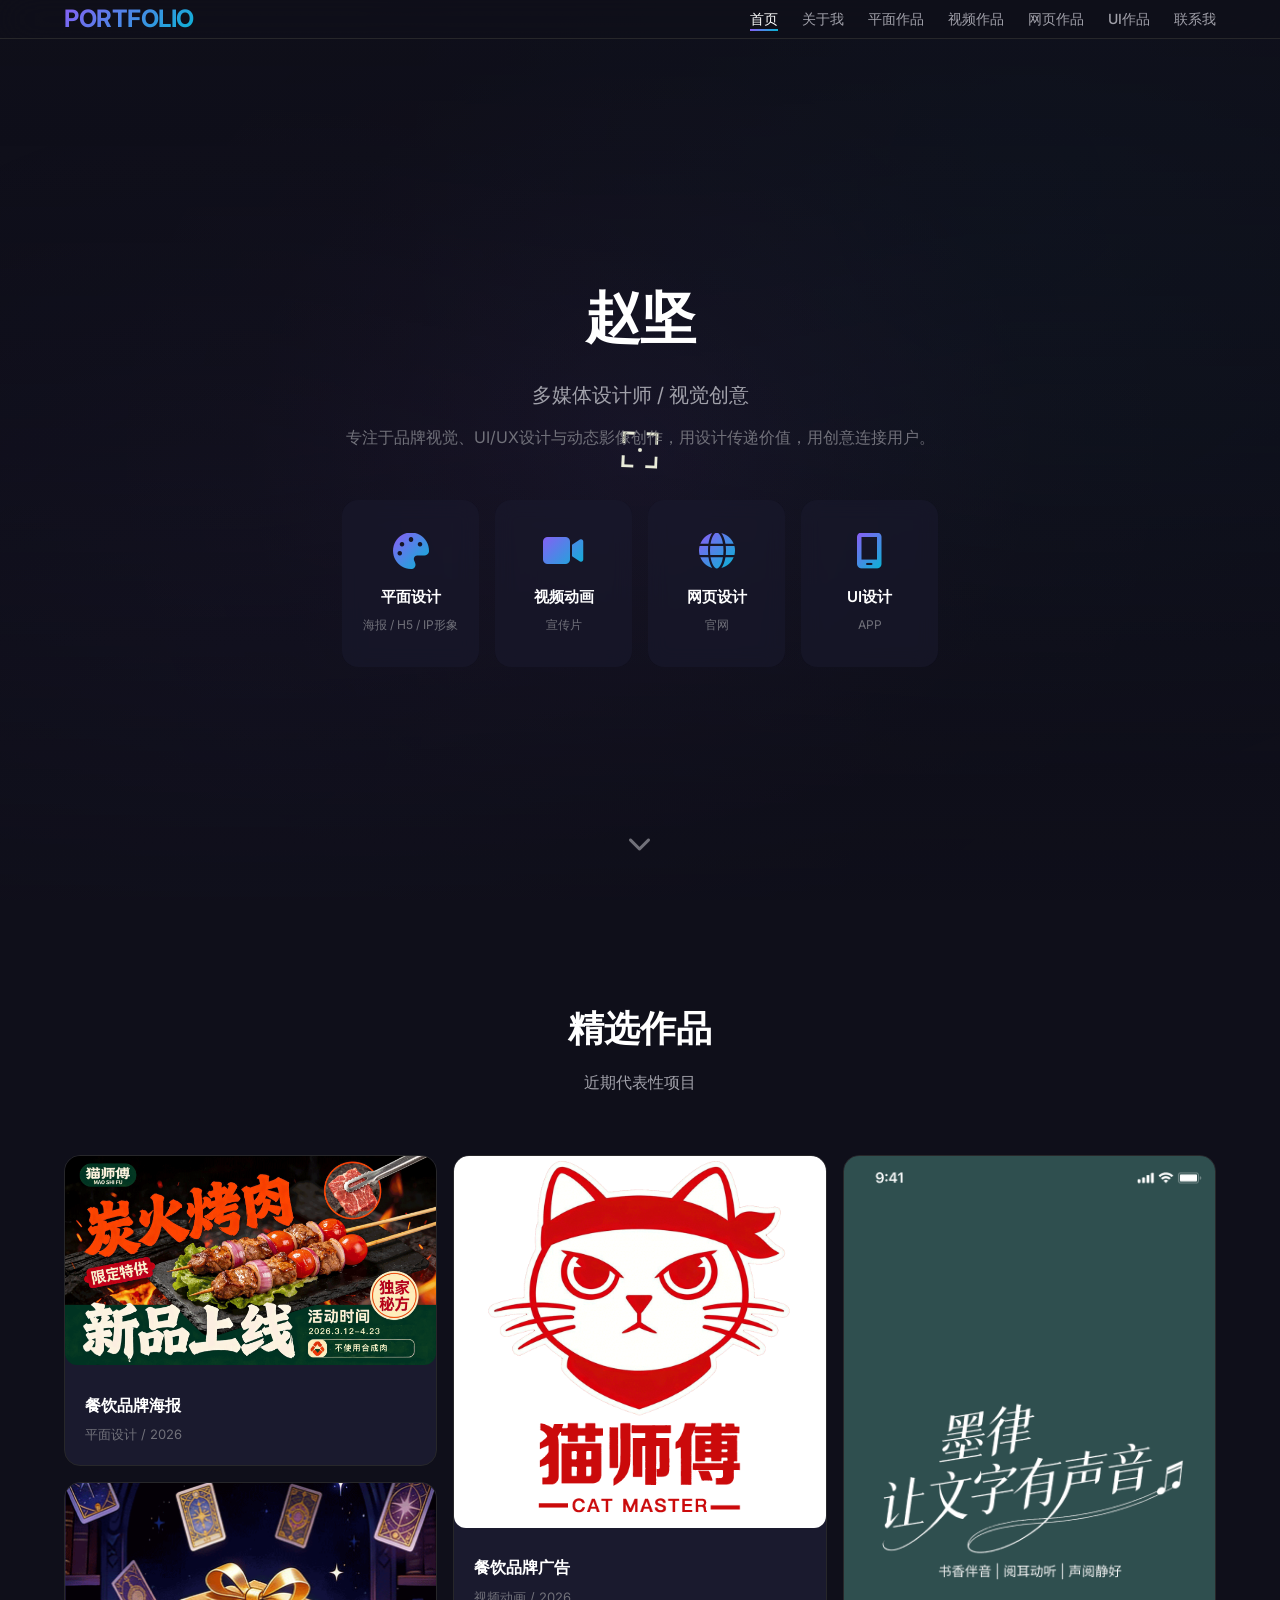
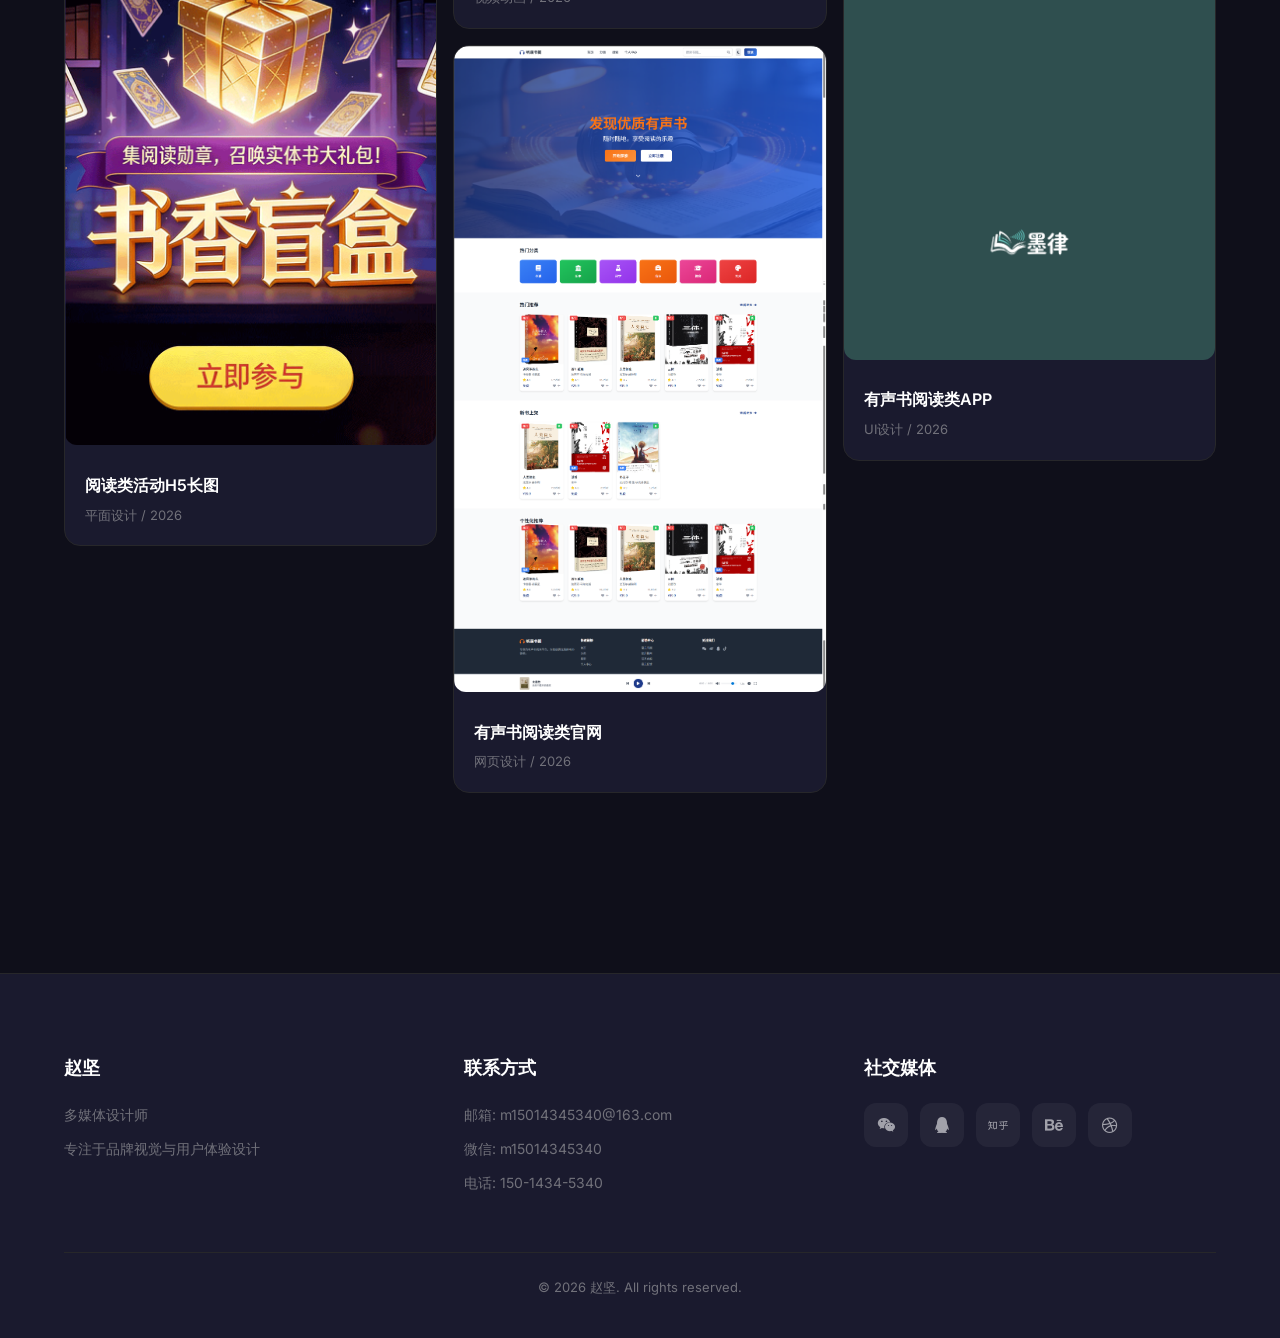
==== index.html @ 96ceb639 "Add files via upload" ====
<!DOCTYPE html>
<html lang="zh-CN">
<head>
  <meta charset="UTF-8">
  <meta name="viewport" content="width=device-width, initial-scale=1.0">
  <title>个人作品集 - 首页</title>
  <link rel="stylesheet" href="https://cdn.bootcdn.net/ajax/libs/font-awesome/6.4.0/css/all.min.css">
  <link rel="stylesheet" href="css/style.css">
</head>
<body>
  <header>
    <nav class="container">
      <a href="index.html" class="logo">PORTFOLIO</a>
      <ul class="nav-links">
        <li><a href="index.html" class="active cursor-target">首页</a></li>
        <li><a href="about.html" class="cursor-target">关于我</a></li>
        <li><a href="graphic.html" class="cursor-target">平面作品</a></li>
        <li><a href="video.html" class="cursor-target">视频作品</a></li>
        <li><a href="web.html" class="cursor-target">网页作品</a></li>
        <li><a href="ui.html" class="cursor-target">UI作品</a></li>
        <li><a href="contact.html" class="cursor-target">联系我</a></li>
      </ul>
    </nav>
  </header>

  <section class="hero">
    <video autoPlay loop muted playsInline class="hero-video">
      <source src="https://res.cloudinary.com/dfonotyfb/video/upload/v1775585556/dds3_1_rqhg7x.mp4" type="video/mp4" />
    </video>
    <div class="hero-overlay"></div>
    <div class="hero-content">
      <h1 class="fade-in">赵坚</h1>
      <p class="tagline fade-in">多媒体设计师 / 视觉创意</p>
      <p class="intro fade-in">专注于品牌视觉、UI/UX设计与动态影像创作，用设计传递价值，用创意连接用户。</p>
      
      <div class="category-grid">
        <a href="graphic.html" class="category-card fade-in cursor-target">
          <i class="fa-solid fa-palette"></i>
          <h3>平面设计</h3>
          <p>海报 / H5 / IP形象</p>
        </a>
        <a href="video.html" class="category-card fade-in cursor-target">
          <i class="fa-solid fa-video"></i>
          <h3>视频动画</h3>
          <p>宣传片</p>
        </a>
        <a href="web.html" class="category-card fade-in cursor-target">
          <i class="fa-solid fa-globe"></i>
          <h3>网页设计</h3>
          <p>官网</p>
        </a>
        <a href="ui.html" class="category-card fade-in cursor-target">
          <i class="fa-solid fa-mobile-screen"></i>
          <h3>UI设计</h3>
          <p>APP</p>
        </a>
      </div>
    </div>
    
    <div class="scroll-indicator">
      <i class="fa-solid fa-chevron-down"></i>
    </div>
  </section>

  <section class="featured-section">
    <div class="container">
      <div class="section-title fade-in">
        <h2>精选作品</h2>
        <p>近期代表性项目</p>
      </div>
      
      <div class="works-grid">
        <div class="work-card fade-in cursor-target" onclick="navigateToDetail('1')">
          <div class="work-image">
            <img src="img/cyhb.jpg" alt="餐饮品牌海报" class="work-preview">
          </div>
          <div class="work-info">
            <h3>餐饮品牌海报</h3>
            <p>平面设计 / 2026</p>
          </div>
        </div>
        
        <div class="work-card fade-in cursor-target" onclick="navigateToDetail('2')">
          <div class="work-image">
            <img src="img/h5ct.jpg" alt="阅读类活动H5长图" class="work-preview">
          </div>
          <div class="work-info">
            <h3>阅读类活动H5长图</h3>
            <p>平面设计 / 2026</p>
          </div>
        </div>
        
        <div class="work-card fade-in cursor-target" onclick="navigateToDetail('3')">
          <div class="work-image">
            <img src="img/ipxx.jpg" alt="餐饮品牌IP形象" class="work-preview">
          </div>
          <div class="work-info">
            <h3>餐饮品牌IP形象</h3>
            <p>平面设计 / 2026</p>
          </div>
        </div>
        
        <div class="work-card fade-in cursor-target" onclick="navigateToDetail('4')">
          <div class="work-image">
            <img src="img/cygg.jpg" alt="餐饮品牌广告" class="work-preview">
            <div class="play-overlay">
              <i class="fa-solid fa-play"></i>
            </div>
          </div>
          <div class="work-info">
            <h3>餐饮品牌广告</h3>
            <p>视频动画 / 2026</p>
          </div>
        </div>
        
        <div class="work-card fade-in cursor-target" onclick="navigateToDetail('5')">
          <div class="work-image">
            <img src="img/ydgw.jpg" alt="有声书阅读类官网" class="work-preview">
          </div>
          <div class="work-info">
            <h3>有声书阅读类官网</h3>
            <p>网页设计 / 2026</p>
          </div>
        </div>
        
        <div class="work-card fade-in cursor-target" onclick="navigateToDetail('6')">
          <div class="work-image">
            <img src="img/ydapp.jpg" alt="有声书阅读类APP" class="work-preview">
          </div>
          <div class="work-info">
            <h3>有声书阅读类APP</h3>
            <p>UI设计 / 2026</p>
          </div>
        </div>
      </div>
    </div>
  </section>

  <footer>
    <div class="container">
      <div class="footer-content">
        <div class="footer-section">
          <h3>赵坚</h3>
          <p>多媒体设计师</p>
          <p>专注于品牌视觉与用户体验设计</p>
        </div>
        
        <div class="footer-section">
          <h3>联系方式</h3>
          <p>邮箱: m15014345340@163.com</p>
          <p>微信: m15014345340</p>
          <p>电话: 150-1434-5340</p>
        </div>
        
        <div class="footer-section">
          <h3>社交媒体</h3>
          <div class="social-links">
            <a href="#" target="_blank"><i class="fa-brands fa-weixin"></i></a>
            <a href="#" target="_blank"><i class="fa-brands fa-qq"></i></a>
            <a href="#" target="_blank"><i class="fa-brands fa-zhihu"></i></a>
            <a href="#" target="_blank"><i class="fa-brands fa-behance"></i></a>
            <a href="#" target="_blank"><i class="fa-brands fa-dribbble"></i></a>
          </div>
        </div>
      </div>
      
      <div class="copyright">
        <p>&copy; 2026 赵坚. All rights reserved.</p>
      </div>
    </div>
  </footer>

  <script src="js/main.js"></script>
</body>
</html>
---- css/style.css ----
@import url('https://fonts.googleapis.com/css2?family=Inter:wght@300;400;500;600;700&display=swap');

:root {
  --primary-color: #8b5cf6;
  --secondary-color: #06b6d4;
  --accent-color: #f472b6;
  --bg-dark: #0f0f1a;
  --bg-card: #1a1a2e;
  --bg-card-hover: #252540;
  --text-primary: #ffffff;
  --text-secondary: #a1a1aa;
  --text-muted: #71717a;
  --border-color: #27272a;
  --gradient-primary: linear-gradient(135deg, #8b5cf6 0%, #06b6d4 100%);
  --gradient-accent: linear-gradient(135deg, #f472b6 0%, #8b5cf6 100%);
}

* {
  margin: 0;
  padding: 0;
  box-sizing: border-box;
}

html {
  scroll-behavior: smooth;
}

body {
  font-family: 'Inter', 'Source Han Sans SC', 'Noto Sans SC', sans-serif;
  line-height: 1.6;
  color: var(--text-primary);
  background-color: var(--bg-dark);
  overflow-x: hidden;
}

body::before {
  content: '';
  position: fixed;
  top: 0;
  left: 0;
  right: 0;
  bottom: 0;
  background-image: 
    radial-gradient(circle at 20% 80%, rgba(139, 92, 246, 0.08) 0%, transparent 50%),
    radial-gradient(circle at 80% 20%, rgba(6, 182, 212, 0.08) 0%, transparent 50%),
    radial-gradient(circle at 50% 50%, rgba(244, 114, 182, 0.03) 0%, transparent 70%);
  pointer-events: none;
  z-index: 0;
}

.container {
  max-width: 1200px;
  margin: 0 auto;
  padding: 0 24px;
  position: relative;
  z-index: 1;
}

header {
  position: fixed;
  top: 0;
  left: 0;
  right: 0;
  z-index: 1000;
  background: rgba(15, 15, 26, 0.8);
  backdrop-filter: blur(20px);
  border-bottom: 1px solid var(--border-color);
  transition: all 0.3s ease;
}

header.scrolled {
  background: rgba(15, 15, 26, 0.95);
  box-shadow: 0 4px 20px rgba(0, 0, 0, 0.3);
}

nav {
  display: flex;
  justify-content: space-between;
  align-items: center;
  padding: 20px 0;
}

.logo {
  font-size: 24px;
  font-weight: 700;
  background: var(--gradient-primary);
  -webkit-background-clip: text;
  -webkit-text-fill-color: transparent;
  background-clip: text;
  text-decoration: none;
  letter-spacing: -0.5px;
}

.nav-links {
  display: flex;
  gap: 24px;
  list-style: none;
}

.nav-links a {
  text-decoration: none;
  color: var(--text-secondary);
  font-weight: 500;
  font-size: 14px;
  transition: all 0.3s ease;
  position: relative;
}

.nav-links a::after {
  content: '';
  position: absolute;
  bottom: -4px;
  left: 0;
  width: 0;
  height: 2px;
  background: var(--gradient-primary);
  transition: width 0.3s ease;
}

.nav-links a:hover,
.nav-links a.active {
  color: var(--text-primary);
}

.nav-links a:hover::after,
.nav-links a.active::after {
  width: 100%;
}

.hero {
  min-height: 100vh;
  display: flex;
  flex-direction: column;
  justify-content: center;
  align-items: center;
  text-align: center;
  padding-top: 100px;
  position: relative;
  overflow: hidden;
}

.hero-video {
  position: absolute;
  inset: 0;
  width: 100%;
  height: 100%;
  object-fit: cover;
  z-index: 0;
}

.hero-overlay {
  position: absolute;
  inset: 0;
  background: linear-gradient(
    180deg,
    rgba(15, 15, 26, 0.8) 0%,
    rgba(15, 15, 26, 0.6) 50%,
    rgba(15, 15, 26, 0.9) 100%
  );
  z-index: 1;
}

.hero::before {
  content: '';
  position: absolute;
  top: 50%;
  left: 50%;
  transform: translate(-50%, -50%);
  width: 800px;
  height: 800px;
  background: radial-gradient(circle, rgba(139, 92, 246, 0.1) 0%, transparent 70%);
  border-radius: 50%;
  animation: pulse 8s ease-in-out infinite;
  z-index: 1;
}

@keyframes pulse {
  0%, 100% {
    transform: translate(-50%, -50%) scale(1);
    opacity: 0.5;
  }
  50% {
    transform: translate(-50%, -50%) scale(1.2);
    opacity: 0.8;
  }
}

.hero-content {
  position: relative;
  z-index: 2;
}

.hero h1 {
  font-size: 56px;
  font-weight: 700;
  margin-bottom: 16px;
  letter-spacing: -1px;
}

.hero .tagline {
  font-size: 20px;
  font-weight: 400;
  margin-bottom: 12px;
  color: var(--text-secondary);
}

.hero .intro {
  font-size: 16px;
  max-width: 600px;
  margin: 0 auto 48px;
  color: var(--text-muted);
  line-height: 1.8;
}

.category-grid {
  display: grid;
  grid-template-columns: repeat(4, 1fr);
  gap: 16px;
  width: 100%;
  max-width: 800px;
  margin-bottom: 60px;
}

.category-card {
  background: rgba(26, 26, 46, 0.6);
  backdrop-filter: blur(10px);
  padding: 32px 20px;
  border-radius: 16px;
  cursor: pointer;
  transition: all 0.4s cubic-bezier(0.4, 0, 0.2, 1);
  text-decoration: none;
  color: var(--text-primary);
  border: 1px solid transparent;
}

.category-card:hover {
  background: var(--bg-card);
  border-color: rgba(139, 92, 246, 0.3);
  transform: translateY(-8px) scale(1.02);
  box-shadow: 0 20px 40px rgba(139, 92, 246, 0.15);
}

.category-card i {
  font-size: 36px;
  margin-bottom: 16px;
  background: var(--gradient-primary);
  -webkit-background-clip: text;
  -webkit-text-fill-color: transparent;
  background-clip: text;
}

.category-card h3 {
  font-size: 15px;
  font-weight: 600;
  margin-bottom: 6px;
}

.category-card p {
  font-size: 12px;
  color: var(--text-muted);
}

.scroll-indicator {
  position: absolute;
  bottom: 40px;
  animation: bounce 2s infinite;
  z-index: 2;
}

.scroll-indicator i {
  font-size: 24px;
  color: var(--text-muted);
}

@keyframes bounce {
  0%, 20%, 50%, 80%, 100% {
    transform: translateY(0);
  }
  40% {
    transform: translateY(-10px);
  }
  60% {
    transform: translateY(-5px);
  }
}

.featured-section {
  padding: 100px 0;
}

.section-title {
  text-align: center;
  margin-bottom: 60px;
}

.section-title h2 {
  font-size: 36px;
  font-weight: 700;
  margin-bottom: 12px;
}

.section-title p {
  color: var(--text-secondary);
  font-size: 16px;
}

.works-grid {
  column-count: 3;
  column-gap: 16px;
}

.work-card {
  background: var(--bg-card);
  border-radius: 16px;
  overflow: hidden;
  cursor: pointer;
  transition: all 0.4s cubic-bezier(0.4, 0, 0.2, 1);
  border: 1px solid var(--border-color);
  display: flex;
  flex-direction: column;
  break-inside: avoid;
  margin-bottom: 16px;
}

.work-card:hover {
  transform: translateY(-12px);
  border-color: rgba(139, 92, 246, 0.4);
  box-shadow: 0 25px 50px rgba(139, 92, 246, 0.2);
}

.work-card .work-image {
  position: relative;
  overflow: hidden;
  border-radius: 12px;
  flex-shrink: 0;
}

.work-card img,
.work-card .work-preview {
  width: 100%;
  height: auto;
  object-fit: cover;
  transition: transform 0.5s ease;
  border-radius: 12px;
}

.work-card:hover img,
.work-card:hover .work-preview {
  transform: scale(1.05);
}

.detail-image {
  margin: 40px 0;
  border-radius: 16px;
  overflow: hidden;
}

.detail-preview {
  width: 100%;
  height: auto;
  max-height: 500px;
  object-fit: cover;
  border-radius: 16px;
}

.work-card .work-info {
  padding: 20px;
}

.work-card .work-info h3 {
  font-size: 16px;
  font-weight: 600;
  margin-bottom: 6px;
}

.work-card .work-info p {
  font-size: 13px;
  color: var(--text-muted);
}

.play-overlay {
  position: absolute;
  top: 50%;
  left: 50%;
  transform: translate(-50%, -50%);
  width: 56px;
  height: 56px;
  background: rgba(255, 255, 255, 0.15);
  backdrop-filter: blur(10px);
  border-radius: 50%;
  display: flex;
  align-items: center;
  justify-content: center;
  opacity: 0;
  transition: all 0.3s ease;
  border: 1px solid rgba(255, 255, 255, 0.2);
}

.work-card:hover .play-overlay {
  opacity: 1;
  transform: translate(-50%, -50%) scale(1.1);
}

.play-overlay i {
  color: white;
  font-size: 18px;
  margin-left: 2px;
}

footer {
  background: var(--bg-card);
  border-top: 1px solid var(--border-color);
  padding: 80px 0 40px;
}

.footer-content {
  display: grid;
  grid-template-columns: repeat(3, 1fr);
  gap: 48px;
  margin-bottom: 48px;
}

.footer-section h3 {
  font-size: 18px;
  font-weight: 600;
  margin-bottom: 20px;
}

.footer-section p {
  color: var(--text-muted);
  font-size: 14px;
  margin-bottom: 10px;
  line-height: 1.7;
}

.social-links {
  display: flex;
  gap: 12px;
}

.social-links a {
  width: 44px;
  height: 44px;
  background: rgba(255, 255, 255, 0.05);
  border-radius: 12px;
  display: flex;
  align-items: center;
  justify-content: center;
  color: var(--text-secondary);
  text-decoration: none;
  transition: all 0.3s ease;
  border: 1px solid transparent;
}

.social-links a:hover {
  background: var(--gradient-primary);
  color: white;
  transform: translateY(-4px);
  border-color: rgba(139, 92, 246, 0.5);
}

.copyright {
  text-align: center;
  padding-top: 24px;
  border-top: 1px solid var(--border-color);
  color: var(--text-muted);
  font-size: 13px;
}

.about-page {
  padding: 120px 0 80px;
}

.about-content {
  display: grid;
  grid-template-columns: 1fr 1fr;
  gap: 80px;
  align-items: center;
}

.about-image {
  position: relative;
}

.about-image img {
  width: 100%;
  border-radius: 20px;
  box-shadow: 0 20px 60px rgba(139, 92, 246, 0.2);
}

.about-image .avatar {
  width: 100%;
  aspect-ratio: 4/3;
  border-radius: 20px;
  background: linear-gradient(135deg, rgba(139, 92, 246, 0.2), rgba(6, 182, 212, 0.2));
  display: flex;
  align-items: center;
  justify-content: center;
  border: 2px solid rgba(139, 92, 246, 0.3);
  box-shadow: 0 20px 60px rgba(139, 92, 246, 0.2);
}

.about-image .avatar i {
  font-size: 80px;
  color: rgba(139, 92, 246, 0.6);
}

.about-image::before {
  content: '';
  position: absolute;
  top: -10px;
  right: -10px;
  width: 100%;
  height: 100%;
  background: var(--gradient-primary);
  border-radius: 20px;
  z-index: -1;
  opacity: 0.3;
  transform: rotate(3deg);
}

.about-text h2 {
  font-size: 36px;
  font-weight: 700;
  margin-bottom: 24px;
}

.about-text p {
  color: var(--text-secondary);
  margin-bottom: 20px;
  line-height: 1.8;
  font-size: 15px;
}

.status-badge {
  display: inline-flex;
  align-items: center;
  gap: 8px;
  padding: 8px 20px;
  background: rgba(16, 185, 129, 0.15);
  color: #34d399;
  border-radius: 20px;
  font-size: 13px;
  font-weight: 500;
  margin-bottom: 24px;
  border: 1px solid rgba(16, 185, 129, 0.3);
}

.skills-section {
  margin-top: 100px;
}

.skills-grid {
  display: grid;
  grid-template-columns: repeat(3, 1fr);
  gap: 24px;
}

.skill-item {
  background: var(--bg-card);
  padding: 32px;
  border-radius: 16px;
  border: 1px solid var(--border-color);
  transition: all 0.3s ease;
}

.skill-item:hover {
  border-color: rgba(139, 92, 246, 0.3);
  transform: translateY(-4px);
}

.skill-item h4 {
  font-size: 16px;
  font-weight: 600;
  margin-bottom: 20px;
  color: var(--text-primary);
}

.skill-bar {
  margin-bottom: 16px;
}

.skill-bar label {
  display: flex;
  justify-content: space-between;
  font-size: 13px;
  color: var(--text-muted);
  margin-bottom: 6px;
}

.skill-bar .bar {
  height: 6px;
  background: rgba(255, 255, 255, 0.05);
  border-radius: 3px;
  overflow: hidden;
}

.skill-bar .bar-fill {
  height: 100%;
  background: var(--gradient-primary);
  border-radius: 3px;
  transition: width 0.8s cubic-bezier(0.4, 0, 0.2, 1);
}

.experience-section {
  margin-top: 100px;
}

.timeline {
  position: relative;
  padding-left: 24px;
}

.timeline::before {
  content: '';
  position: absolute;
  left: 0;
  top: 0;
  bottom: 0;
  width: 2px;
  background: linear-gradient(180deg, var(--primary-color), var(--secondary-color));
}

.timeline-item {
  position: relative;
  margin-bottom: 48px;
  padding-left: 40px;
}

.timeline-item::before {
  content: '';
  position: absolute;
  left: -28px;
  top: 4px;
  width: 12px;
  height: 12px;
  background: var(--primary-color);
  border-radius: 50%;
  border: 3px solid var(--bg-dark);
  box-shadow: 0 0 0 4px rgba(139, 92, 246, 0.2);
}

.timeline-item:last-child {
  margin-bottom: 0;
}

.timeline-item h4 {
  font-size: 18px;
  font-weight: 600;
  margin-bottom: 6px;
}

.timeline-item .date {
  color: var(--text-muted);
  font-size: 14px;
  margin-bottom: 12px;
}

.timeline-item p {
  color: var(--text-secondary);
  font-size: 14px;
  line-height: 1.7;
}

.works-page {
  padding: 120px 0 80px;
}

.works-header {
  text-align: center;
  margin-bottom: 60px;
}

.works-header h1 {
  font-size: 40px;
  font-weight: 700;
  margin-bottom: 16px;
}

.works-header p {
  color: var(--text-secondary);
  max-width: 600px;
  margin: 0 auto;
  font-size: 16px;
}

.masonry-grid {
  column-count: 3;
  column-gap: 24px;
}

.masonry-item {
  break-inside: avoid;
  margin-bottom: 24px;
}

.detail-page {
  padding: 120px 0 80px;
}

.detail-header {
  margin-bottom: 60px;
}

.detail-header h1 {
  font-size: 40px;
  font-weight: 700;
  margin-bottom: 20px;
}

.detail-meta {
  display: flex;
  flex-wrap: wrap;
  gap: 24px;
  margin-bottom: 40px;
}

.detail-meta span {
  color: var(--text-secondary);
  font-size: 14px;
  display: flex;
  align-items: center;
  gap: 8px;
}

.detail-meta span strong {
  color: var(--text-primary);
  font-weight: 500;
}

.detail-content {
  margin-bottom: 60px;
}

.detail-content h3 {
  font-size: 22px;
  font-weight: 600;
  margin-bottom: 16px;
  margin-top: 40px;
}

.detail-content h3:first-child {
  margin-top: 0;
}

.detail-content p {
  color: var(--text-secondary);
  line-height: 1.8;
  margin-bottom: 20px;
  font-size: 15px;
}

.detail-image {
  width: 100%;
  border-radius: 16px;
  margin-bottom: 32px;
  box-shadow: 0 16px 40px rgba(0, 0, 0, 0.4);
}

.detail-video {
  width: 100%;
  aspect-ratio: 16/9;
  border-radius: 16px;
  background: #000;
  margin-bottom: 32px;
}

.related-works {
  margin-top: 80px;
  padding-top: 60px;
  border-top: 1px solid var(--border-color);
}

.related-works h3 {
  font-size: 22px;
  font-weight: 600;
  margin-bottom: 32px;
}

.contact-page {
  padding: 120px 0 80px;
}

.contact-content {
  display: grid;
  grid-template-columns: 1fr 1fr;
  gap: 80px;
}

.contact-info h2 {
  font-size: 36px;
  font-weight: 700;
  margin-bottom: 24px;
}

.contact-info p {
  color: var(--text-secondary);
  margin-bottom: 32px;
  font-size: 15px;
  line-height: 1.8;
}

.contact-item {
  display: flex;
  align-items: center;
  gap: 16px;
  margin-bottom: 24px;
}

.contact-item i {
  width: 44px;
  height: 44px;
  background: var(--bg-card);
  border-radius: 12px;
  display: flex;
  align-items: center;
  justify-content: center;
  color: var(--primary-color);
  border: 1px solid var(--border-color);
}

.contact-item a,
.contact-item span {
  color: var(--text-secondary);
  text-decoration: none;
  font-size: 15px;
}

.contact-item a:hover {
  color: var(--primary-color);
}

.contact-form {
  background: var(--bg-card);
  padding: 40px;
  border-radius: 20px;
  border: 1px solid var(--border-color);
  transition: all 0.3s ease;
}

.contact-form:hover {
  border-color: rgba(139, 92, 246, 0.3);
}

.contact-form h3 {
  font-size: 20px;
  font-weight: 600;
  margin-bottom: 32px;
}

.form-group {
  margin-bottom: 20px;
}

.form-group label {
  display: block;
  font-size: 14px;
  font-weight: 500;
  margin-bottom: 8px;
  color: var(--text-primary);
}

.form-group input,
.form-group textarea {
  width: 100%;
  padding: 14px 16px;
  background: rgba(255, 255, 255, 0.03);
  border: 1px solid var(--border-color);
  border-radius: 12px;
  font-size: 14px;
  color: var(--text-primary);
  transition: all 0.3s ease;
  font-family: inherit;
}

.form-group input:focus,
.form-group textarea:focus {
  outline: none;
  border-color: var(--primary-color);
  box-shadow: 0 0 0 3px rgba(139, 92, 246, 0.1);
}

.form-group textarea {
  resize: vertical;
  min-height: 140px;
}

.btn {
  display: inline-flex;
  align-items: center;
  justify-content: center;
  padding: 14px 40px;
  background: var(--gradient-primary);
  color: white;
  border: none;
  border-radius: 12px;
  font-size: 15px;
  font-weight: 600;
  cursor: pointer;
  transition: all 0.3s ease;
  width: 100%;
}

.btn:hover {
  transform: translateY(-2px);
  box-shadow: 0 10px 30px rgba(139, 92, 246, 0.4);
}

.btn:active {
  transform: translateY(0);
}

.fade-in {
  opacity: 0;
  transform: translateY(30px);
  transition: all 0.6s cubic-bezier(0.4, 0, 0.2, 1);
}

.fade-in.visible {
  opacity: 1;
  transform: translateY(0);
}

.slide-in-left {
  opacity: 0;
  transform: translateX(-30px);
  transition: all 0.6s cubic-bezier(0.4, 0, 0.2, 1);
}

.slide-in-left.visible {
  opacity: 1;
  transform: translateX(0);
}

.slide-in-right {
  opacity: 0;
  transform: translateX(30px);
  transition: all 0.6s cubic-bezier(0.4, 0, 0.2, 1);
}

.slide-in-right.visible {
  opacity: 1;
  transform: translateX(0);
}

@media (max-width: 992px) {
  .hero h1 {
    font-size: 42px;
  }
  
  .category-grid {
    grid-template-columns: repeat(2, 1fr);
  }
  
  .works-grid {
    grid-template-columns: repeat(2, 1fr);
  }
  
  .about-content,
  .contact-content {
    grid-template-columns: 1fr;
    gap: 48px;
  }
  
  .skills-grid {
    grid-template-columns: repeat(2, 1fr);
  }
  
  .masonry-grid {
    column-count: 2;
  }
}

@media (max-width: 768px) {
  .hero h1 {
    font-size: 32px;
  }
  
  .hero .tagline {
    font-size: 16px;
  }
  
  .category-grid {
    grid-template-columns: 1fr;
  }
  
  .works-grid {
    grid-template-columns: 1fr;
  }
  
  .skills-grid {
    grid-template-columns: 1fr;
  }
  
  .footer-content {
    grid-template-columns: 1fr;
  }
  
  .masonry-grid {
    column-count: 1;
  }
  
  .nav-links {
    gap: 16px;
  }
  
  .nav-links a {
    font-size: 13px;
  }
}
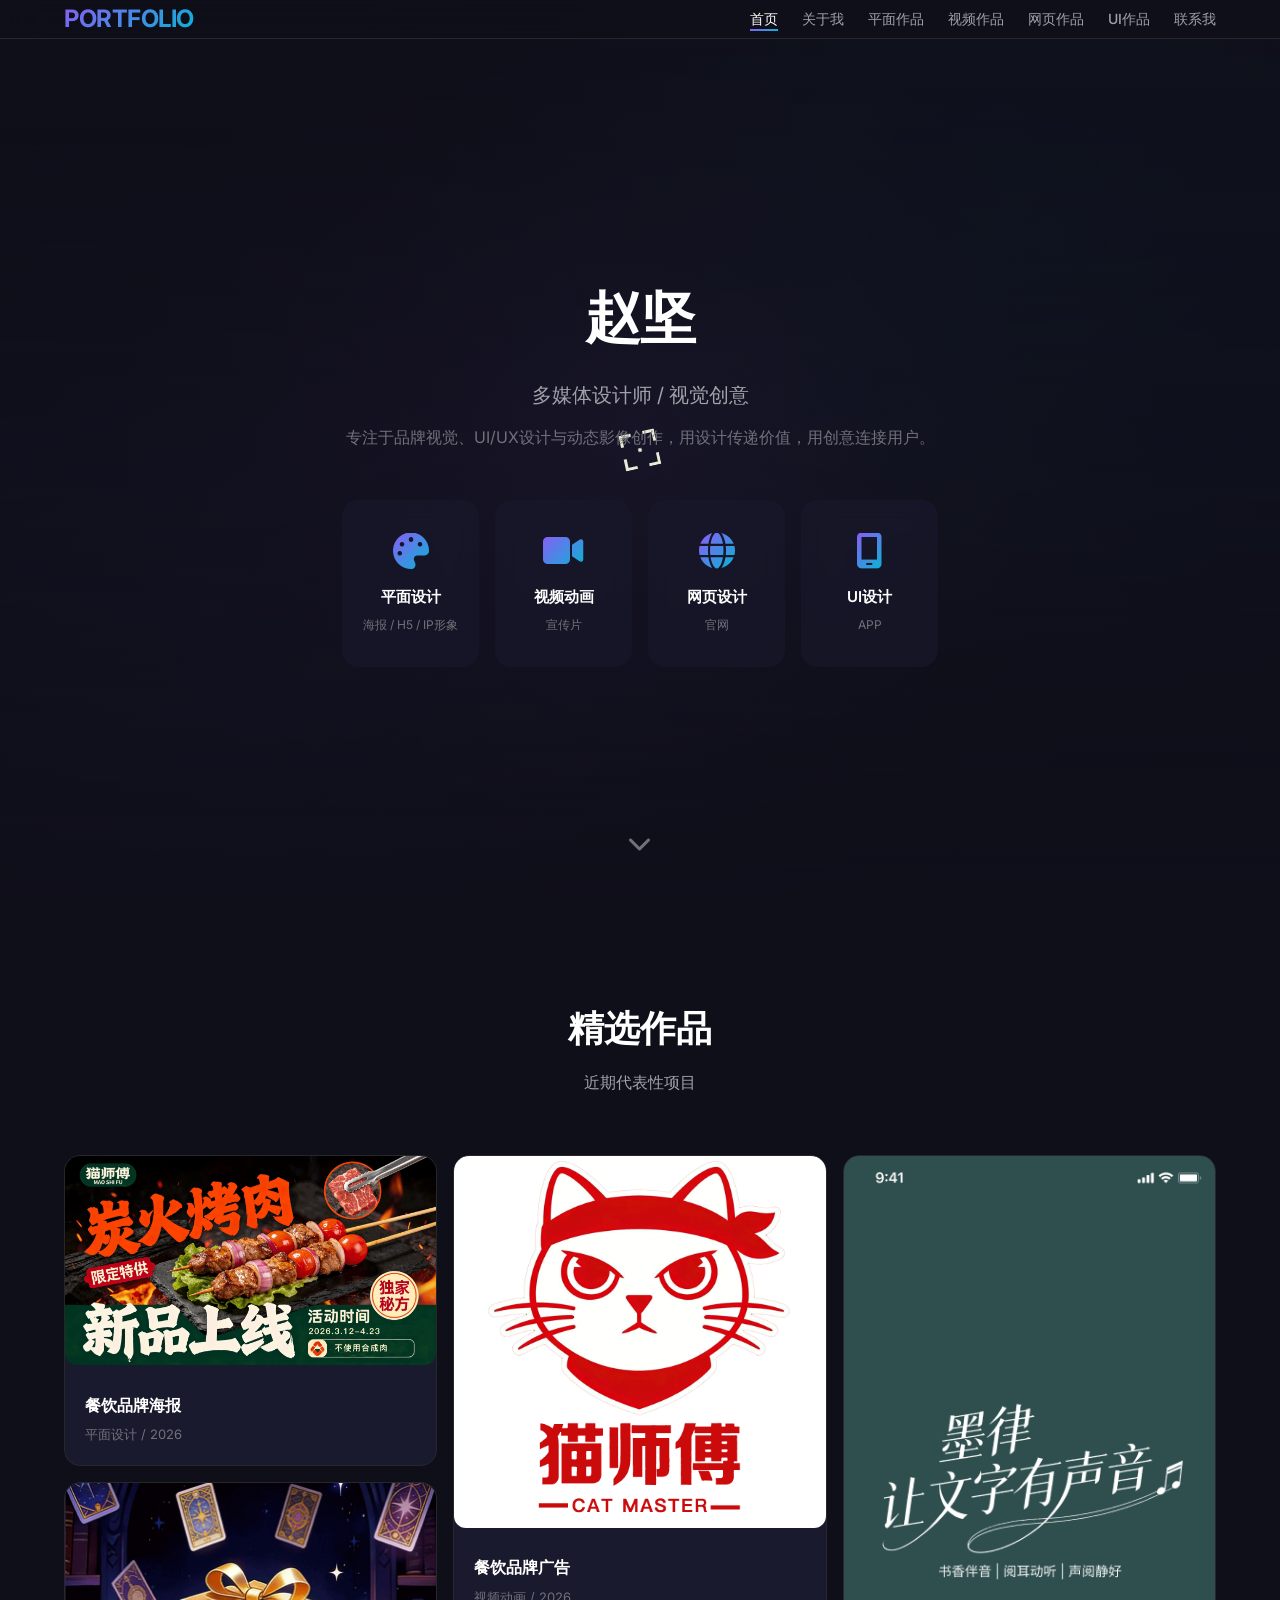
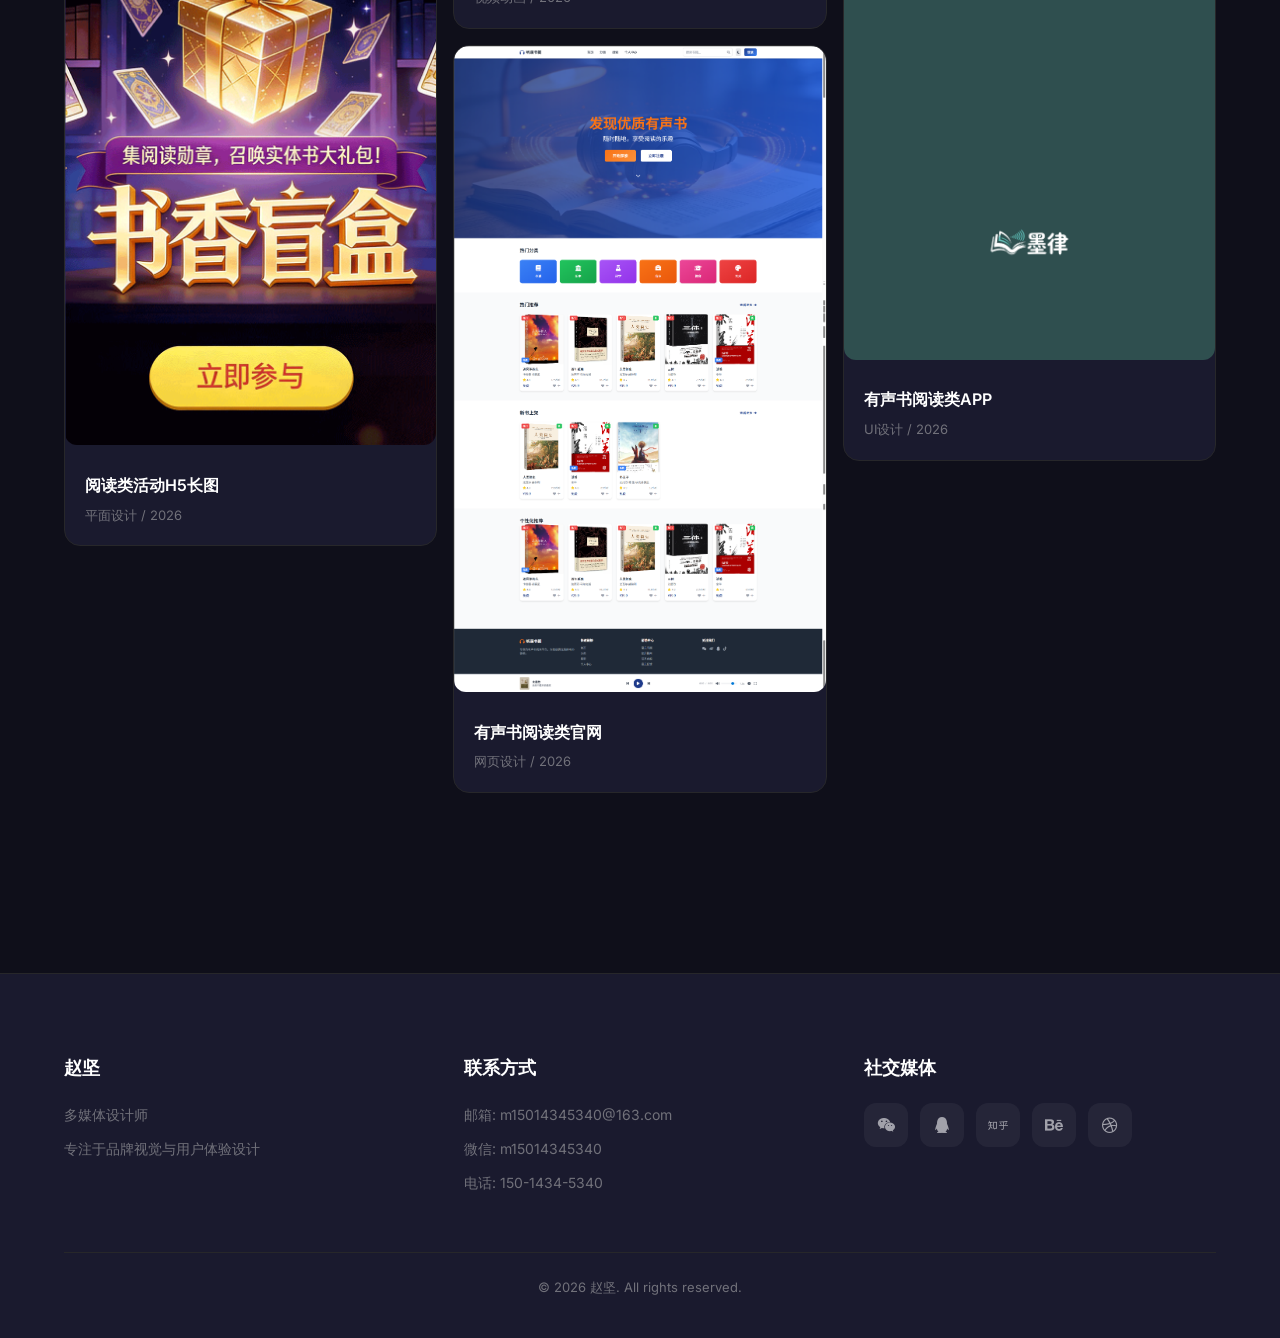
==== commit c465be70: "Add files via upload" ====
--- a/index.html
+++ b/index.html
@@ -25,7 +25,7 @@
 
   <section class="hero">
     <video autoPlay loop muted playsInline class="hero-video">
-      <source src="https://res.cloudinary.com/dfonotyfb/video/upload/v1775585556/dds3_1_rqhg7x.mp4" type="video/mp4" />
+      <source src="vid/hero.mp4" type="video/mp4" />
     </video>
     <div class="hero-overlay"></div>
     <div class="hero-content">
